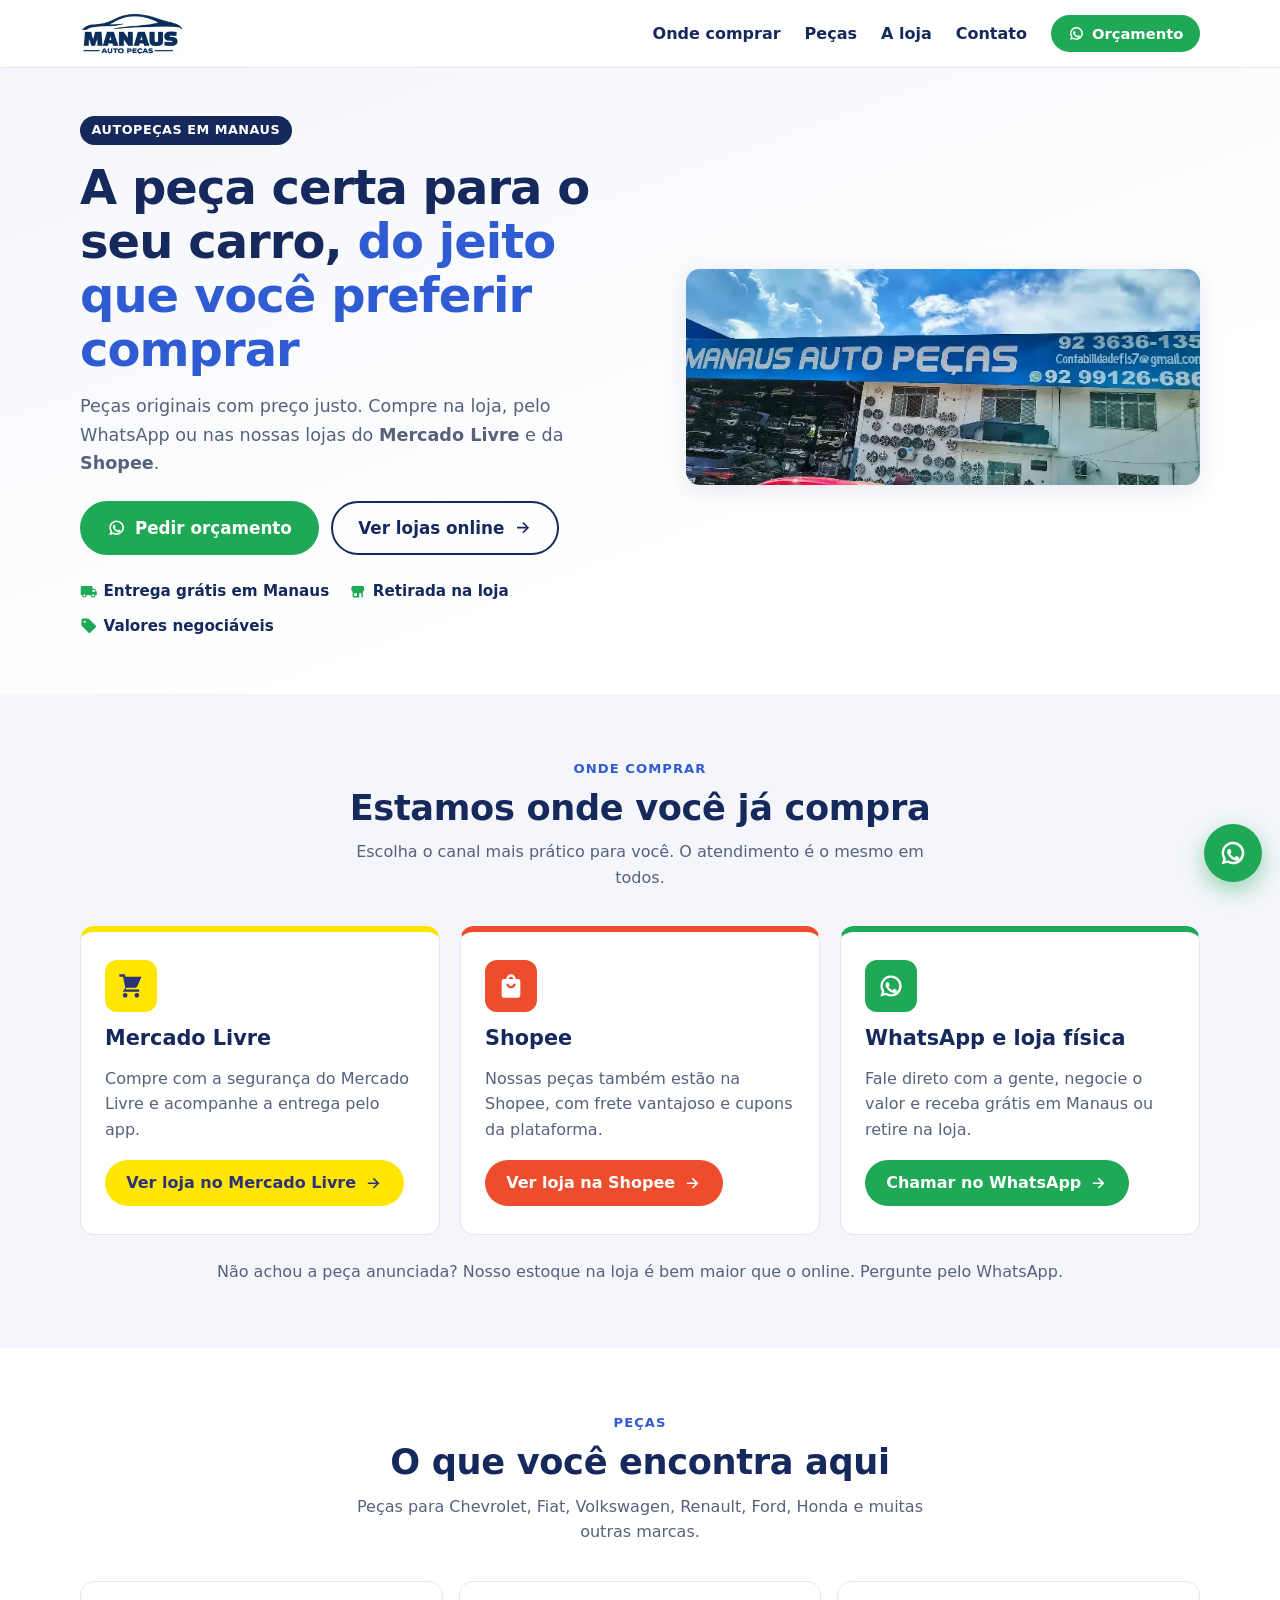
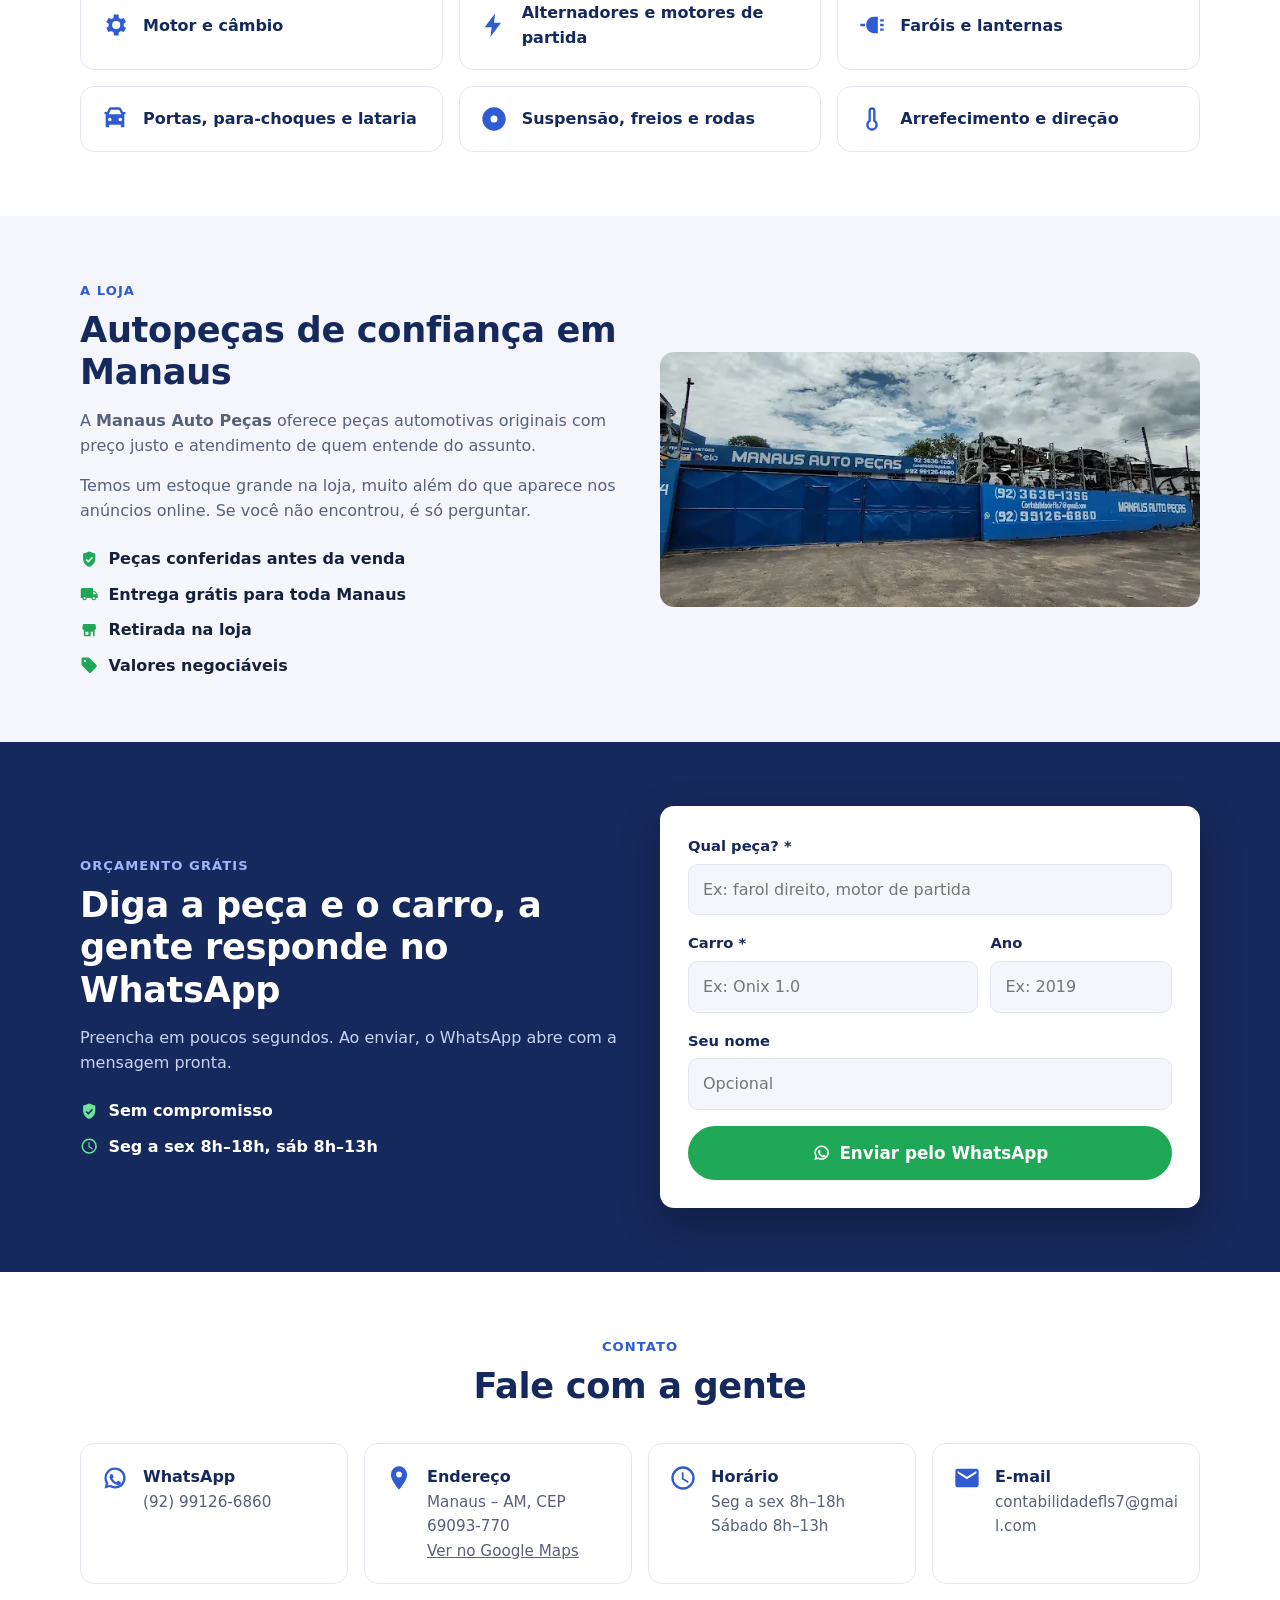
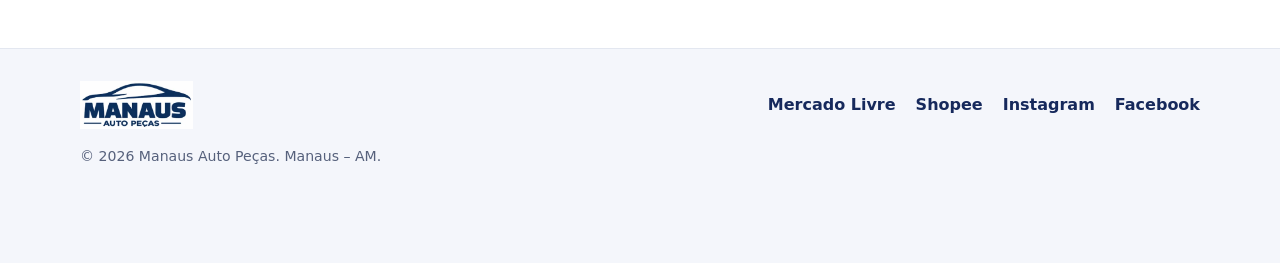
==== index.html @ 9889fc29 "Site mais leve e seção Onde comprar (Mercado Livre e Shopee) Co-Authored-By: Claude Opus 5.5 <norepl" ====
<!DOCTYPE html>
<html lang="pt-BR">
<head>
  <meta charset="UTF-8">
  <meta name="viewport" content="width=device-width, initial-scale=1">
  <title>Manaus Auto Peças | Autopeças em Manaus, Mercado Livre e Shopee</title>
  <meta name="description" content="Manaus Auto Peças: peças originais para carros em Manaus. Entrega grátis em Manaus, retirada na loja e compra também pelo Mercado Livre e pela Shopee.">
  <meta name="theme-color" content="#16295c">
  <meta property="og:title" content="Manaus Auto Peças">
  <meta property="og:description" content="Peças originais para seu carro. Compre na loja, pelo WhatsApp, no Mercado Livre ou na Shopee.">
  <meta property="og:image" content="img/loja-1.webp">
  <link rel="icon" href="img/logo.webp" type="image/webp">
  <link rel="preload" href="img/logo.webp" as="image">
  <link rel="stylesheet" href="css/style.css">
</head>
<body>

  <!-- Ícones SVG (um arquivo só, sem biblioteca externa) -->
  <svg width="0" height="0" style="position:absolute" aria-hidden="true">
    <defs>
      <symbol id="i-chat" viewBox="0 0 24 24"><path d="M12 3a9 9 0 0 0-7.8 13.5L3 21l4.6-1.2A9 9 0 1 0 12 3Zm0 2a7 7 0 1 1-3.6 13l-.4-.2-2.2.6.6-2.1-.3-.4A7 7 0 0 1 12 5Zm-3 3.5c-.3 0-.7.1-.9.5-.3.4-.8 1.1-.8 2.2s.8 2.3 1 2.5c.1.1 1.6 2.6 4 3.6 2 .8 2.4.6 2.9.6.5-.1 1.4-.6 1.6-1.2.2-.6.2-1.1.1-1.2l-.4-.3-1.6-.8c-.2-.1-.4-.1-.6.1l-.7.9c-.1.2-.3.2-.5.1-.3-.1-1-.4-1.9-1.2-.7-.6-1.2-1.4-1.3-1.6-.1-.3 0-.4.1-.5l.4-.5.3-.4v-.4l-.7-1.8c-.2-.4-.4-.4-.6-.4H9Z"/></symbol>
      <symbol id="i-phone" viewBox="0 0 24 24"><path d="M6.6 10.8a15.1 15.1 0 0 0 6.6 6.6l2.2-2.2c.3-.3.7-.4 1-.2 1.1.4 2.3.6 3.6.6.6 0 1 .4 1 1V20c0 .6-.4 1-1 1A17 17 0 0 1 3 4c0-.6.4-1 1-1h3.5c.6 0 1 .4 1 1 0 1.3.2 2.5.6 3.6.1.3 0 .7-.2 1l-2.3 2.2Z"/></symbol>
      <symbol id="i-pin" viewBox="0 0 24 24"><path d="M12 2a7 7 0 0 0-7 7c0 5.2 7 13 7 13s7-7.8 7-13a7 7 0 0 0-7-7Zm0 9.5a2.5 2.5 0 1 1 0-5 2.5 2.5 0 0 1 0 5Z"/></symbol>
      <symbol id="i-clock" viewBox="0 0 24 24"><path d="M12 2a10 10 0 1 0 0 20 10 10 0 0 0 0-20Zm0 18a8 8 0 1 1 0-16 8 8 0 0 1 0 16Zm.5-13H11v6l5.2 3.2.8-1.3-4.5-2.7V7Z"/></symbol>
      <symbol id="i-mail" viewBox="0 0 24 24"><path d="M20 4H4a2 2 0 0 0-2 2v12c0 1.1.9 2 2 2h16a2 2 0 0 0 2-2V6a2 2 0 0 0-2-2Zm0 4-8 5-8-5V6l8 5 8-5v2Z"/></symbol>
      <symbol id="i-truck" viewBox="0 0 24 24"><path d="M20 8h-3V4H3a2 2 0 0 0-2 2v11h2a3 3 0 0 0 6 0h6a3 3 0 0 0 6 0h2v-5l-3-4ZM6 18.5a1.5 1.5 0 1 1 0-3 1.5 1.5 0 0 1 0 3Zm13.5-9 2 2.5H17V9.5h2.5ZM18 18.5a1.5 1.5 0 1 1 0-3 1.5 1.5 0 0 1 0 3Z"/></symbol>
      <symbol id="i-store" viewBox="0 0 24 24"><path d="M4 4h16l1 5a3 3 0 0 1-2 2.8V20H5v-8.2A3 3 0 0 1 3 9l1-5Zm3 10v4h4v-4H7Zm7 0v6h3v-6h-3Z"/></symbol>
      <symbol id="i-tag" viewBox="0 0 24 24"><path d="m21.4 11.6-9-9A2 2 0 0 0 11 2H4a2 2 0 0 0-2 2v7c0 .6.2 1.1.6 1.4l9 9a2 2 0 0 0 2.8 0l7-7a2 2 0 0 0 0-2.8ZM6.5 8a1.5 1.5 0 1 1 0-3 1.5 1.5 0 0 1 0 3Z"/></symbol>
      <symbol id="i-shield" viewBox="0 0 24 24"><path d="M12 2 4 5v6c0 5 3.4 9.7 8 11 4.6-1.3 8-6 8-11V5l-8-3Zm-1.2 14.5-3.5-3.5 1.4-1.4 2.1 2.1 4.8-4.8 1.4 1.4-6.2 6.2Z"/></symbol>
      <symbol id="i-bag" viewBox="0 0 24 24"><path d="M18 6h-2a4 4 0 0 0-8 0H6a2 2 0 0 0-2 2v12c0 1.1.9 2 2 2h12a2 2 0 0 0 2-2V8a2 2 0 0 0-2-2Zm-6-2a2 2 0 0 1 2 2h-4a2 2 0 0 1 2-2Zm0 10a4 4 0 0 1-4-4h2a2 2 0 0 0 4 0h2a4 4 0 0 1-4 4Z"/></symbol>
      <symbol id="i-cart" viewBox="0 0 24 24"><path d="M7 18a2 2 0 1 0 0 4 2 2 0 0 0 0-4Zm10 0a2 2 0 1 0 0 4 2 2 0 0 0 0-4ZM5.2 4H2V2h4.5l.9 2H21l-3.6 8.2a2 2 0 0 1-1.8 1.3H8.1l-.9 1.5H19v2H5l2.1-3.6L5.2 4Z"/></symbol>
      <symbol id="i-gear" viewBox="0 0 24 24"><path d="M19.4 13a7.5 7.5 0 0 0 0-2l2.1-1.6-2-3.5-2.5 1a7.4 7.4 0 0 0-1.7-1L15 3h-4l-.3 2.9a7.4 7.4 0 0 0-1.7 1l-2.5-1-2 3.5L6.6 11a7.5 7.5 0 0 0 0 2l-2.1 1.6 2 3.5 2.5-1c.5.4 1.1.7 1.7 1L11 21h4l.3-2.9c.6-.3 1.2-.6 1.7-1l2.5 1 2-3.5-2.1-1.6ZM13 15.5a3.5 3.5 0 1 1 0-7 3.5 3.5 0 0 1 0 7Z"/></symbol>
      <symbol id="i-bolt" viewBox="0 0 24 24"><path d="M13 2 4 14h6l-1 8 9-12h-6l1-8Z"/></symbol>
      <symbol id="i-disc" viewBox="0 0 24 24"><path d="M12 2a10 10 0 1 0 0 20 10 10 0 0 0 0-20Zm0 13a3 3 0 1 1 0-6 3 3 0 0 1 0 6Z"/></symbol>
      <symbol id="i-car" viewBox="0 0 24 24"><path d="m18.9 6-1.6-2.7A2 2 0 0 0 15.6 2H8.4a2 2 0 0 0-1.7 1L5.1 6H3v2h1.3L4 9v10h3v-2h10v2h3V9l-.3-1H21V6h-2.1ZM8.4 4h7.2l1.8 4H6.6l1.8-4ZM7.5 14a1.5 1.5 0 1 1 0-3 1.5 1.5 0 0 1 0 3Zm9 0a1.5 1.5 0 1 1 0-3 1.5 1.5 0 0 1 0 3Z"/></symbol>
      <symbol id="i-light" viewBox="0 0 24 24"><path d="M14 5c-4 0-7 3-7 7s3 7 7 7h3V5h-3Zm5 2h3v2h-3V7Zm0 4h3v2h-3v-2Zm0 4h3v2h-3v-2ZM2 11h4v2H2v-2Z"/></symbol>
      <symbol id="i-temp" viewBox="0 0 24 24"><path d="M15 13V5a3 3 0 0 0-6 0v8a5 5 0 1 0 6 0Zm-3 7a3 3 0 0 1-1-5.8V5a1 1 0 0 1 2 0v9.2A3 3 0 0 1 12 20Z"/></symbol>
      <symbol id="i-arrow" viewBox="0 0 24 24"><path d="M5 11h11.2l-4.6-4.6L13 5l7 7-7 7-1.4-1.4 4.6-4.6H5v-2Z"/></symbol>
      <symbol id="i-menu" viewBox="0 0 24 24"><path d="M3 6h18v2H3V6Zm0 5h18v2H3v-2Zm0 5h18v2H3v-2Z"/></symbol>
      <symbol id="i-close" viewBox="0 0 24 24"><path d="m6.4 5 5.6 5.6L17.6 5 19 6.4 13.4 12l5.6 5.6-1.4 1.4-5.6-5.6L6.4 19 5 17.6l5.6-5.6L5 6.4 6.4 5Z"/></symbol>
    </defs>
  </svg>

  <!-- CABEÇALHO -->
  <header class="header" id="header">
    <div class="container header__inner">
      <a href="#inicio" class="header__logo" aria-label="Manaus Auto Peças - início">
        <img src="img/logo.webp" alt="Manaus Auto Peças" width="360" height="153">
      </a>
      <nav class="nav" id="nav" aria-label="Menu principal">
        <a href="#onde-comprar">Onde comprar</a>
        <a href="#produtos">Peças</a>
        <a href="#sobre">A loja</a>
        <a href="#contato">Contato</a>
        <a href="#orcamento" class="btn btn--wa btn--sm"><svg class="ic"><use href="#i-chat"/></svg> Orçamento</a>
      </nav>
      <button class="menu-btn" id="menu-btn" aria-label="Abrir menu" aria-expanded="false" aria-controls="nav">
        <svg class="ic ic--lg"><use href="#i-menu"/></svg>
      </button>
    </div>
  </header>

  <main>
    <!-- HERO -->
    <section class="hero" id="inicio">
      <div class="container hero__inner">
        <div class="hero__text">
          <span class="pill">Autopeças em Manaus</span>
          <h1>A peça certa para o seu carro, <span>do jeito que você preferir comprar</span></h1>
          <p>Peças originais com preço justo. Compre na loja, pelo WhatsApp ou nas nossas lojas do <strong>Mercado Livre</strong> e da <strong>Shopee</strong>.</p>
          <div class="hero__actions">
            <a href="#orcamento" class="btn btn--wa btn--lg"><svg class="ic"><use href="#i-chat"/></svg> Pedir orçamento</a>
            <a href="#onde-comprar" class="btn btn--ghost btn--lg">Ver lojas online <svg class="ic"><use href="#i-arrow"/></svg></a>
          </div>
          <ul class="hero__perks">
            <li><svg class="ic"><use href="#i-truck"/></svg> Entrega grátis em Manaus</li>
            <li><svg class="ic"><use href="#i-store"/></svg> Retirada na loja</li>
            <li><svg class="ic"><use href="#i-tag"/></svg> Valores negociáveis</li>
          </ul>
        </div>
        <figure class="hero__img">
          <img src="img/loja-1.webp" alt="Fachada da Manaus Auto Peças" width="671" height="282" fetchpriority="high">
        </figure>
      </div>
    </section>

    <!-- ONDE COMPRAR -->
    <section class="section section--soft" id="onde-comprar">
      <div class="container">
        <header class="section__head">
          <span class="eyebrow">Onde comprar</span>
          <h2>Estamos onde você já compra</h2>
          <p>Escolha o canal mais prático para você. O atendimento é o mesmo em todos.</p>
        </header>

        <!-- Links das lojas: troque os endereços em js/script.js (objeto LINKS) -->
        <div class="channels">
          <article class="channel channel--ml">
            <div class="channel__icon"><svg class="ic ic--lg"><use href="#i-cart"/></svg></div>
            <h3>Mercado Livre</h3>
            <p>Compre com a segurança do Mercado Livre e acompanhe a entrega pelo app.</p>
            <a href="#orcamento" class="btn btn--ml" data-link="mercadolivre" target="_blank" rel="noopener">Ver loja no Mercado Livre <svg class="ic"><use href="#i-arrow"/></svg></a>
          </article>
          <article class="channel channel--shopee">
            <div class="channel__icon"><svg class="ic ic--lg"><use href="#i-bag"/></svg></div>
            <h3>Shopee</h3>
            <p>Nossas peças também estão na Shopee, com frete vantajoso e cupons da plataforma.</p>
            <a href="#orcamento" class="btn btn--shopee" data-link="shopee" target="_blank" rel="noopener">Ver loja na Shopee <svg class="ic"><use href="#i-arrow"/></svg></a>
          </article>
          <article class="channel channel--wa">
            <div class="channel__icon"><svg class="ic ic--lg"><use href="#i-chat"/></svg></div>
            <h3>WhatsApp e loja física</h3>
            <p>Fale direto com a gente, negocie o valor e receba grátis em Manaus ou retire na loja.</p>
            <a href="https://wa.me/5592991266860?text=Ol%C3%A1!%20Gostaria%20de%20um%20or%C3%A7amento%20de%20pe%C3%A7as." class="btn btn--wa" target="_blank" rel="noopener">Chamar no WhatsApp <svg class="ic"><use href="#i-arrow"/></svg></a>
          </article>
        </div>
        <p class="channels__note">Não achou a peça anunciada? Nosso estoque na loja é bem maior que o online. Pergunte pelo WhatsApp.</p>
      </div>
    </section>

    <!-- PEÇAS -->
    <section class="section" id="produtos">
      <div class="container">
        <header class="section__head">
          <span class="eyebrow">Peças</span>
          <h2>O que você encontra aqui</h2>
          <p>Peças para Chevrolet, Fiat, Volkswagen, Renault, Ford, Honda e muitas outras marcas.</p>
        </header>
        <div class="cats">
          <a href="#orcamento" class="cat" data-peca="Motor e câmbio"><svg class="ic ic--lg"><use href="#i-gear"/></svg><span>Motor e câmbio</span></a>
          <a href="#orcamento" class="cat" data-peca="Alternador / motor de partida"><svg class="ic ic--lg"><use href="#i-bolt"/></svg><span>Alternadores e motores de partida</span></a>
          <a href="#orcamento" class="cat" data-peca="Farol / lanterna"><svg class="ic ic--lg"><use href="#i-light"/></svg><span>Faróis e lanternas</span></a>
          <a href="#orcamento" class="cat" data-peca="Lataria (porta, para-choque, tampa)"><svg class="ic ic--lg"><use href="#i-car"/></svg><span>Portas, para-choques e lataria</span></a>
          <a href="#orcamento" class="cat" data-peca="Suspensão / freio"><svg class="ic ic--lg"><use href="#i-disc"/></svg><span>Suspensão, freios e rodas</span></a>
          <a href="#orcamento" class="cat" data-peca="Arrefecimento"><svg class="ic ic--lg"><use href="#i-temp"/></svg><span>Arrefecimento e direção</span></a>
        </div>
      </div>
    </section>

    <!-- A LOJA -->
    <section class="section section--soft" id="sobre">
      <div class="container about">
        <div class="about__text">
          <span class="eyebrow">A loja</span>
          <h2>Autopeças de confiança em Manaus</h2>
          <p>A <strong>Manaus Auto Peças</strong> oferece peças automotivas originais com preço justo e atendimento de quem entende do assunto.</p>
          <p>Temos um estoque grande na loja, muito além do que aparece nos anúncios online. Se você não encontrou, é só perguntar.</p>
          <ul class="checks">
            <li><svg class="ic"><use href="#i-shield"/></svg> Peças conferidas antes da venda</li>
            <li><svg class="ic"><use href="#i-truck"/></svg> Entrega grátis para toda Manaus</li>
            <li><svg class="ic"><use href="#i-store"/></svg> Retirada na loja</li>
            <li><svg class="ic"><use href="#i-tag"/></svg> Valores negociáveis</li>
          </ul>
        </div>
        <div class="about__imgs">
          <img src="img/loja-2.webp" alt="Outro ângulo da loja" width="671" height="317" loading="lazy">
        </div>
      </div>
    </section>

    <!-- ORÇAMENTO -->
    <section class="section section--dark" id="orcamento">
      <div class="container quote">
        <div class="quote__info">
          <span class="eyebrow eyebrow--light">Orçamento grátis</span>
          <h2>Diga a peça e o carro, a gente responde no WhatsApp</h2>
          <p>Preencha em poucos segundos. Ao enviar, o WhatsApp abre com a mensagem pronta.</p>
          <ul class="checks checks--light">
            <li><svg class="ic"><use href="#i-shield"/></svg> Sem compromisso</li>
            <li><svg class="ic"><use href="#i-clock"/></svg> Seg a sex 8h–18h, sáb 8h–13h</li>
          </ul>
        </div>
        <form class="form" id="quote-form" novalidate>
          <div class="field">
            <label for="f-peca">Qual peça? *</label>
            <input id="f-peca" name="peca" required placeholder="Ex: farol direito, motor de partida">
          </div>
          <div class="field-row">
            <div class="field">
              <label for="f-carro">Carro *</label>
              <input id="f-carro" name="carro" required placeholder="Ex: Onix 1.0">
            </div>
            <div class="field">
              <label for="f-ano">Ano</label>
              <input id="f-ano" name="ano" inputmode="numeric" maxlength="9" placeholder="Ex: 2019">
            </div>
          </div>
          <div class="field">
            <label for="f-nome">Seu nome</label>
            <input id="f-nome" name="nome" autocomplete="name" placeholder="Opcional">
          </div>
          <p class="form__error" id="form-error" role="alert" hidden>Informe a peça e o carro para continuar.</p>
          <button type="submit" class="btn btn--wa btn--lg btn--full"><svg class="ic"><use href="#i-chat"/></svg> Enviar pelo WhatsApp</button>
        </form>
      </div>
    </section>

    <!-- CONTATO -->
    <section class="section" id="contato">
      <div class="container">
        <header class="section__head">
          <span class="eyebrow">Contato</span>
          <h2>Fale com a gente</h2>
        </header>
        <div class="contacts">
          <a class="contact" href="https://wa.me/5592991266860" target="_blank" rel="noopener">
            <svg class="ic ic--lg"><use href="#i-chat"/></svg>
            <span><strong>WhatsApp</strong>(92) 99126-6860</span>
          </a>
          <a class="contact" href="https://www.google.com/maps/search/?api=1&amp;query=-3.0447422,-60.0143666"target="_blank" rel="noopener">
            <svg class="ic ic--lg"><use href="#i-pin"/></svg>
            <span><strong>Endereço</strong>Manaus – AM, CEP 69093-770<br><u>Ver no Google Maps</u></span>
          </a>
          <div class="contact">
            <svg class="ic ic--lg"><use href="#i-clock"/></svg>
            <span><strong>Horário</strong>Seg a sex 8h–18h<br>Sábado 8h–13h</span>
          </div>
          <a class="contact" href="mailto:contabilidadefls7@gmail.com">
            <svg class="ic ic--lg"><use href="#i-mail"/></svg>
            <span><strong>E-mail</strong>contabilidadefls7@gmail.com</span>
          </a>
        </div>
      </div>
    </section>
  </main>

  <footer class="footer">
    <div class="container footer__inner">
      <img src="img/logo.webp" alt="Manaus Auto Peças" width="180" height="77" loading="lazy" class="footer__logo">
      <nav class="footer__links" aria-label="Lojas e redes">
        <a href="#orcamento" data-link="mercadolivre" target="_blank" rel="noopener">Mercado Livre</a>
        <a href="#orcamento" data-link="shopee" target="_blank" rel="noopener">Shopee</a>
        <a href="https://www.instagram.com/manaus.auto/" target="_blank" rel="noopener">Instagram</a>
        <a href="https://www.facebook.com/p/Manaus-Auto-Pe%C3%A7as-61572547450888/" target="_blank" rel="noopener">Facebook</a>
      </nav>
      <p class="footer__copy">© <span id="year">2026</span> Manaus Auto Peças. Manaus – AM.</p>
    </div>
  </footer>

  <a class="float-wa" href="https://wa.me/5592991266860?text=Ol%C3%A1!%20Gostaria%20de%20um%20or%C3%A7amento%20de%20pe%C3%A7as." target="_blank" rel="noopener" aria-label="Falar no WhatsApp">
    <svg class="ic ic--lg"><use href="#i-chat"/></svg>
  </a>

  <script src="js/script.js" defer></script>
</body>
</html>
---- css/style.css ----
/* =========================================
   MANAUS AUTO PEÇAS – style.css
   Leve: sem fontes externas, sem bibliotecas
   ========================================= */

:root {
  --navy: #16295c;
  --navy-2: #22408f;
  --blue: #2f5bd3;
  --ink: #15203b;
  --muted: #56617c;
  --line: #e3e7f0;
  --soft: #f4f6fb;
  --white: #fff;
  --wa: #1fa855;
  --wa-dark: #178a45;
  --ml: #ffe600;
  --ml-ink: #2d3277;
  --shopee: #ee4d2d;
  --shopee-dark: #d23f20;
  --radius: 14px;
  --shadow: 0 6px 24px rgba(22, 41, 92, .10);
  --header-h: 68px;
  --font: system-ui, -apple-system, "Segoe UI", Roboto, "Helvetica Neue", Arial, sans-serif;
}

*, *::before, *::after { box-sizing: border-box; margin: 0; padding: 0; }
html { scroll-behavior: smooth; scroll-padding-top: calc(var(--header-h) + 8px); -webkit-text-size-adjust: 100%; }
body { font-family: var(--font); color: var(--ink); background: var(--white); line-height: 1.6; }
img { max-width: 100%; height: auto; display: block; }
a { color: inherit; text-decoration: none; }
ul { list-style: none; }
button, input { font: inherit; }
:focus-visible { outline: 3px solid var(--blue); outline-offset: 2px; }

@media (prefers-reduced-motion: reduce) {
  html { scroll-behavior: auto; }
  * { transition: none !important; }
}

.container { width: min(1120px, 100% - 32px); margin-inline: auto; }

.ic { width: 1.15em; height: 1.15em; fill: currentColor; flex-shrink: 0; vertical-align: -0.2em; }
.ic--lg { width: 28px; height: 28px; }

/* ---------- Botões ---------- */
.btn {
  display: inline-flex; align-items: center; justify-content: center; gap: .5em;
  padding: .7em 1.2em; border-radius: 999px; border: 2px solid transparent;
  font-weight: 700; line-height: 1.2; cursor: pointer; text-align: center;
  transition: background-color .2s, transform .2s, box-shadow .2s;
}
.btn:hover { transform: translateY(-1px); box-shadow: var(--shadow); }
.btn--sm { padding: .5em 1em; font-size: .92rem; }
.btn--lg { padding: .9em 1.5em; font-size: 1.05rem; }
.btn--full { width: 100%; }
.btn--wa { background: var(--wa); color: var(--white); }
.btn--wa:hover { background: var(--wa-dark); }
.btn--ghost { border-color: currentColor; color: var(--navy); background: transparent; }
.btn--ml { background: var(--ml); color: var(--ml-ink); }
.btn--shopee { background: var(--shopee); color: var(--white); }
.btn--shopee:hover { background: var(--shopee-dark); }

/* ---------- Cabeçalho ---------- */
.header {
  position: sticky; top: 0; z-index: 50; height: var(--header-h);
  background: rgba(255, 255, 255, .96); border-bottom: 1px solid var(--line);
}
.header__inner { height: 100%; display: flex; align-items: center; justify-content: space-between; gap: 16px; }
.header__logo img { height: 44px; width: auto; }
.nav { display: flex; align-items: center; gap: 24px; font-weight: 600; color: var(--navy); }
.nav > a:not(.btn):hover { color: var(--blue); }
.menu-btn { display: none; background: none; border: 0; color: var(--navy); padding: 8px; cursor: pointer; }

@media (max-width: 820px) {
  .menu-btn { display: inline-flex; }
  .nav {
    position: absolute; top: var(--header-h); left: 0; right: 0;
    flex-direction: column; align-items: stretch; gap: 0;
    background: var(--white); border-bottom: 1px solid var(--line); box-shadow: var(--shadow);
    padding: 8px 16px 16px; display: none;
  }
  .nav.open { display: flex; }
  .nav > a:not(.btn) { padding: 14px 4px; border-bottom: 1px solid var(--line); }
  .nav .btn { margin-top: 12px; }
}

/* ---------- Hero ---------- */
.hero { background: linear-gradient(160deg, var(--soft), var(--white) 70%); padding: 48px 0 56px; }
.hero__inner { display: grid; grid-template-columns: 1.1fr 1fr; gap: 40px; align-items: center; }
.pill {
  display: inline-block; background: var(--navy); color: var(--white);
  font-size: .8rem; font-weight: 700; letter-spacing: .04em; text-transform: uppercase;
  padding: .35em .9em; border-radius: 999px; margin-bottom: 16px;
}
.hero h1 { font-size: clamp(1.9rem, 4.2vw, 3rem); line-height: 1.12; color: var(--navy); letter-spacing: -.02em; }
.hero h1 span { color: var(--blue); }
.hero p { margin: 16px 0 24px; font-size: 1.1rem; color: var(--muted); max-width: 52ch; }
.hero__actions { display: flex; flex-wrap: wrap; gap: 12px; }
.hero__perks { display: flex; flex-wrap: wrap; gap: 10px 20px; margin-top: 24px; font-weight: 600; color: var(--navy); font-size: .95rem; }
.hero__perks li { display: flex; align-items: center; gap: 6px; }
.hero__perks .ic { color: var(--wa); }
.hero__img img { border-radius: var(--radius); box-shadow: var(--shadow); width: 100%; }

@media (max-width: 820px) {
  .hero { padding: 32px 0 40px; }
  .hero__inner { grid-template-columns: 1fr; gap: 28px; }
  .hero__actions .btn { flex: 1 1 100%; }
}

/* ---------- Seções ---------- */
.section { padding: 64px 0; }
.section--soft { background: var(--soft); }
.section--dark { background: var(--navy); color: var(--white); }
.section__head { text-align: center; max-width: 620px; margin: 0 auto 36px; }
.section h2 { font-size: clamp(1.6rem, 3vw, 2.2rem); line-height: 1.2; color: var(--navy); letter-spacing: -.01em; }
.section--dark h2 { color: var(--white); }
.section__head p { color: var(--muted); margin-top: 10px; }
.eyebrow { display: block; font-size: .82rem; font-weight: 800; letter-spacing: .08em; text-transform: uppercase; color: var(--blue); margin-bottom: 8px; }
.eyebrow--light { color: #9fb6ff; }

@media (max-width: 820px) { .section { padding: 48px 0; } }

/* ---------- Onde comprar ---------- */
.channels { display: grid; grid-template-columns: repeat(3, 1fr); gap: 20px; }
.channel {
  background: var(--white); border-radius: var(--radius); padding: 28px 24px;
  border: 1px solid var(--line); border-top: 6px solid; display: flex; flex-direction: column; gap: 10px;
}
.channel h3 { font-size: 1.3rem; color: var(--navy); }
.channel p { color: var(--muted); flex: 1; }
.channel .btn { align-self: flex-start; margin-top: 8px; }
.channel__icon { width: 52px; height: 52px; border-radius: 12px; display: grid; place-items: center; }
.channel--ml { border-top-color: var(--ml); }
.channel--ml .channel__icon { background: var(--ml); color: var(--ml-ink); }
.channel--shopee { border-top-color: var(--shopee); }
.channel--shopee .channel__icon { background: var(--shopee); color: var(--white); }
.channel--wa { border-top-color: var(--wa); }
.channel--wa .channel__icon { background: var(--wa); color: var(--white); }
.channels__note { text-align: center; margin-top: 24px; color: var(--muted); }

@media (max-width: 900px) {
  .channels { grid-template-columns: 1fr; }
  .channel .btn { align-self: stretch; }
}

/* ---------- Categorias ---------- */
.cats { display: grid; grid-template-columns: repeat(3, 1fr); gap: 16px; }
.cat {
  display: flex; align-items: center; gap: 14px; padding: 18px 20px;
  border: 1px solid var(--line); border-radius: var(--radius); background: var(--white);
  font-weight: 700; color: var(--navy); transition: border-color .2s, box-shadow .2s;
}
.cat .ic { color: var(--blue); }
.cat:hover { border-color: var(--blue); box-shadow: var(--shadow); }

@media (max-width: 820px) { .cats { grid-template-columns: 1fr 1fr; gap: 12px; } .cat { padding: 14px; font-size: .95rem; } }
@media (max-width: 420px) { .cats { grid-template-columns: 1fr; } }

/* ---------- A loja ---------- */
.about { display: grid; grid-template-columns: 1fr 1fr; gap: 40px; align-items: center; }
.about__text p { color: var(--muted); margin-top: 14px; }
.about__imgs { display: grid; gap: 14px; }
.about__imgs img { border-radius: var(--radius); width: 100%; }
.checks { display: grid; gap: 10px; margin-top: 22px; font-weight: 600; }
.checks li { display: flex; align-items: center; gap: 10px; }
.checks .ic { color: var(--wa); }
.checks--light .ic { color: #6fe39a; }

@media (max-width: 820px) { .about { grid-template-columns: 1fr; gap: 28px; } }

/* ---------- Orçamento ---------- */
.quote { display: grid; grid-template-columns: 1fr 1fr; gap: 40px; align-items: center; }
.quote__info p { color: #c9d4f2; margin-top: 14px; }
.form { background: var(--white); color: var(--ink); border-radius: var(--radius); padding: 28px; display: grid; gap: 16px; box-shadow: 0 16px 40px rgba(0, 0, 0, .25); }
.field { display: grid; gap: 6px; }
.field-row { display: grid; grid-template-columns: 1.6fr 1fr; gap: 12px; }
.field label { font-weight: 700; font-size: .92rem; color: var(--navy); }
.field input {
  width: 100%; padding: 12px 14px; border: 1.5px solid var(--line); border-radius: 10px;
  background: var(--soft); font-size: 1rem; color: var(--ink);
}
.field input:focus { outline: none; border-color: var(--blue); background: var(--white); }
.field input.error { border-color: #d93636; background: #fff5f5; }
.form__error { color: #c62828; font-weight: 600; font-size: .92rem; }

@media (max-width: 820px) { .quote { grid-template-columns: 1fr; gap: 28px; } .form { padding: 22px; } }

/* ---------- Contato ---------- */
.contacts { display: grid; grid-template-columns: repeat(4, 1fr); gap: 16px; }
.contact {
  display: flex; gap: 14px; align-items: flex-start; padding: 20px;
  border: 1px solid var(--line); border-radius: var(--radius); color: var(--muted); font-size: .95rem;
}
.contact strong { display: block; color: var(--navy); font-size: 1rem; }
.contact .ic { color: var(--blue); }
a.contact:hover { border-color: var(--blue); }
.contact span { overflow-wrap: anywhere; }

@media (max-width: 960px) { .contacts { grid-template-columns: 1fr 1fr; } }
@media (max-width: 520px) { .contacts { grid-template-columns: 1fr; } }

/* ---------- Rodapé ---------- */
.footer { background: var(--soft); border-top: 1px solid var(--line); padding: 32px 0 96px; }
.footer__inner { display: flex; flex-wrap: wrap; align-items: center; justify-content: space-between; gap: 16px; }
.footer__logo { height: 48px; width: auto; }
.footer__links { display: flex; flex-wrap: wrap; gap: 8px 20px; font-weight: 600; color: var(--navy); }
.footer__links a:hover { color: var(--blue); }
.footer__copy { width: 100%; color: var(--muted); font-size: .88rem; }

/* ---------- WhatsApp flutuante ---------- */
.float-wa {
  position: fixed; right: 18px; bottom: 18px; z-index: 60;
  width: 58px; height: 58px; border-radius: 50%; display: grid; place-items: center;
  background: var(--wa); color: var(--white); box-shadow: 0 8px 22px rgba(31, 168, 85, .45);
  transition: transform .2s;
}
.float-wa:hover { transform: scale(1.07); }
.float-wa .ic--lg { width: 30px; height: 30px; }
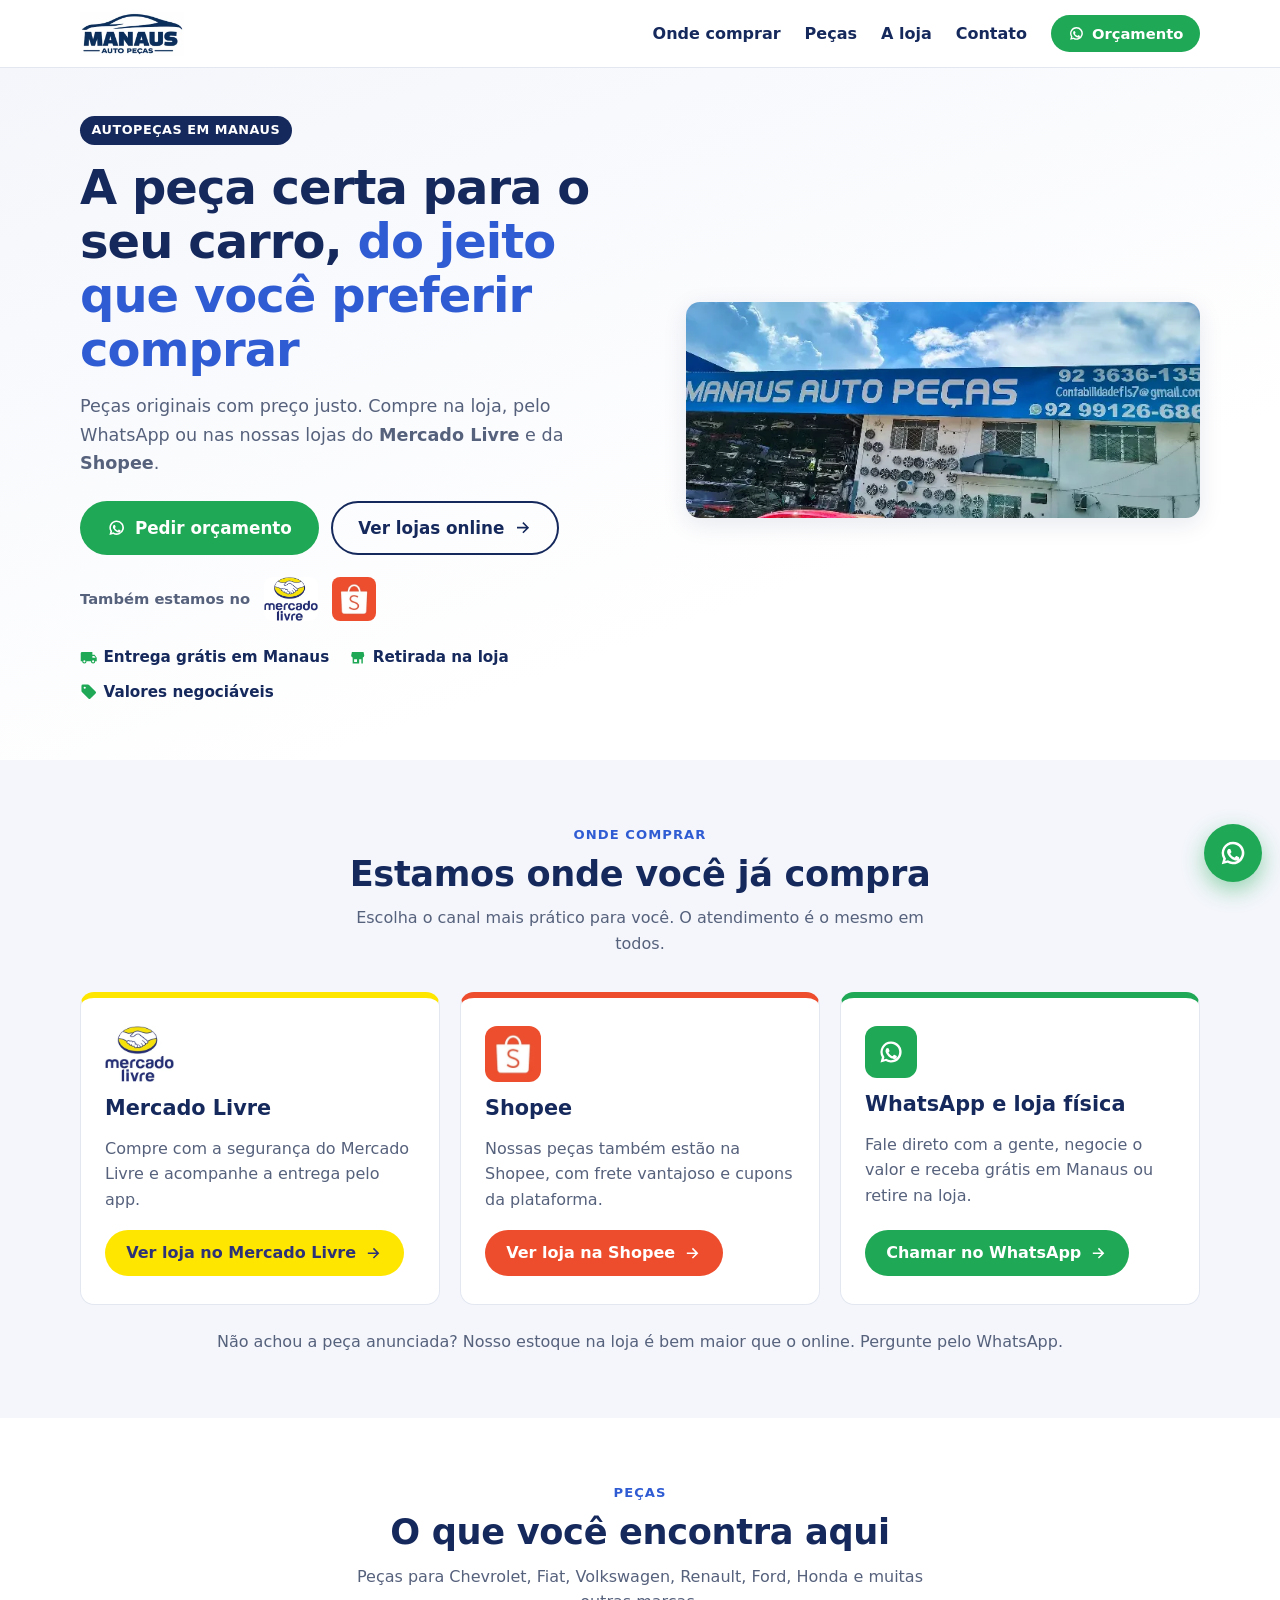
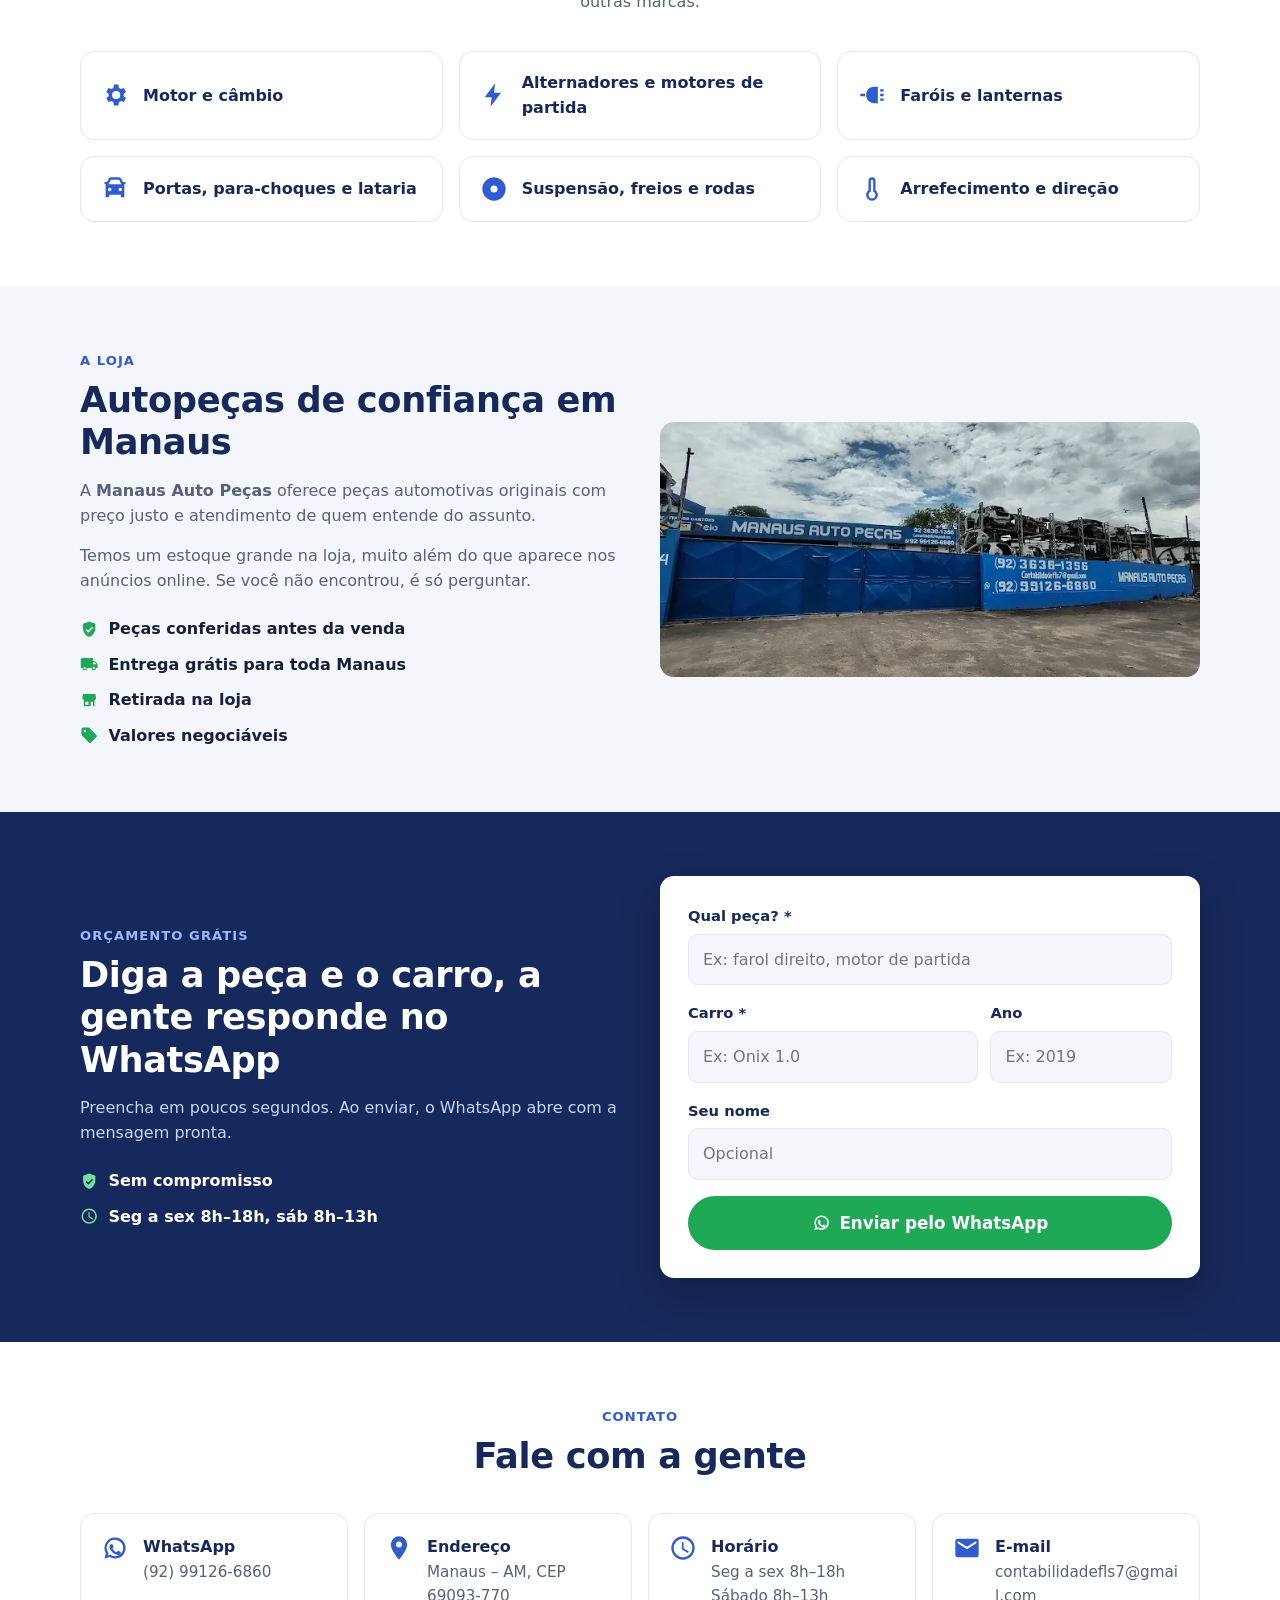
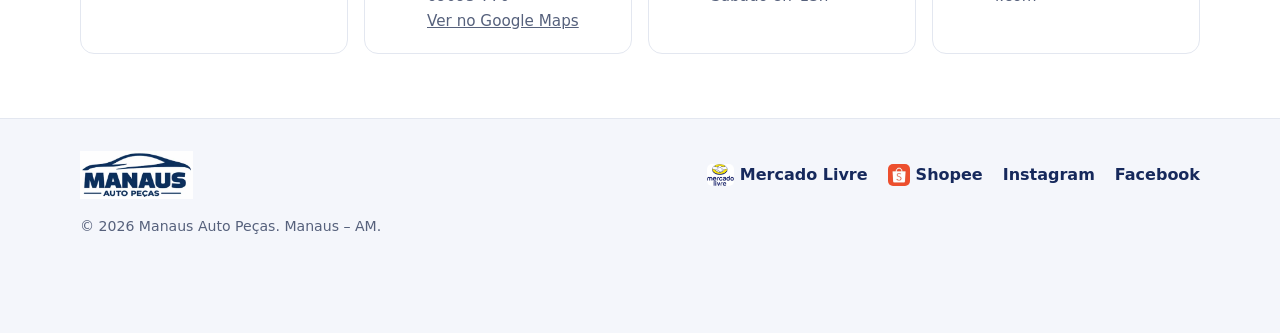
==== commit 2ae68b67: "Logos do Mercado Livre e da Shopee no site Co-Authored-By: Claude Opus 5.5 <noreply@anthropic.com> C" ====
--- a/index.html
+++ b/index.html
@@ -9,9 +9,11 @@
   <meta property="og:title" content="Manaus Auto Peças">
   <meta property="og:description" content="Peças originais para seu carro. Compre na loja, pelo WhatsApp, no Mercado Livre ou na Shopee.">
   <meta property="og:image" content="img/loja-1.webp">
-  <link rel="icon" href="img/logo.webp" type="image/webp">
+  <link rel="icon" href="favicon.ico" sizes="any">
+  <link rel="icon" href="img/favicon-48.png" type="image/png" sizes="48x48">
+  <link rel="apple-touch-icon" href="img/apple-touch-icon.png">
   <link rel="preload" href="img/logo.webp" as="image">
-  <link rel="stylesheet" href="css/style.css">
+  <link rel="stylesheet" href="css/style.css?v=3">
 </head>
 <body>
 
@@ -72,6 +74,11 @@
             <a href="#orcamento" class="btn btn--wa btn--lg"><svg class="ic"><use href="#i-chat"/></svg> Pedir orçamento</a>
             <a href="#onde-comprar" class="btn btn--ghost btn--lg">Ver lojas online <svg class="ic"><use href="#i-arrow"/></svg></a>
           </div>
+          <div class="hero__shops">
+            <span>Também estamos no</span>
+            <a href="#onde-comprar"><img src="img/mercadolivre.webp" alt="Mercado Livre" width="196" height="160"></a>
+            <a href="#onde-comprar"><img src="img/shopee.webp" alt="Shopee" width="128" height="128"></a>
+          </div>
           <ul class="hero__perks">
             <li><svg class="ic"><use href="#i-truck"/></svg> Entrega grátis em Manaus</li>
             <li><svg class="ic"><use href="#i-store"/></svg> Retirada na loja</li>
@@ -96,13 +103,13 @@
         <!-- Links das lojas: troque os endereços em js/script.js (objeto LINKS) -->
         <div class="channels">
           <article class="channel channel--ml">
-            <div class="channel__icon"><svg class="ic ic--lg"><use href="#i-cart"/></svg></div>
+            <img class="channel__logo channel__logo--ml" src="img/mercadolivre.webp" alt="Mercado Livre" width="196" height="160" loading="lazy">
             <h3>Mercado Livre</h3>
             <p>Compre com a segurança do Mercado Livre e acompanhe a entrega pelo app.</p>
             <a href="#orcamento" class="btn btn--ml" data-link="mercadolivre" target="_blank" rel="noopener">Ver loja no Mercado Livre <svg class="ic"><use href="#i-arrow"/></svg></a>
           </article>
           <article class="channel channel--shopee">
-            <div class="channel__icon"><svg class="ic ic--lg"><use href="#i-bag"/></svg></div>
+            <img class="channel__logo" src="img/shopee.webp" alt="Shopee" width="128" height="128" loading="lazy">
             <h3>Shopee</h3>
             <p>Nossas peças também estão na Shopee, com frete vantajoso e cupons da plataforma.</p>
             <a href="#orcamento" class="btn btn--shopee" data-link="shopee" target="_blank" rel="noopener">Ver loja na Shopee <svg class="ic"><use href="#i-arrow"/></svg></a>
@@ -228,8 +235,8 @@
     <div class="container footer__inner">
       <img src="img/logo.webp" alt="Manaus Auto Peças" width="180" height="77" loading="lazy" class="footer__logo">
       <nav class="footer__links" aria-label="Lojas e redes">
-        <a href="#orcamento" data-link="mercadolivre" target="_blank" rel="noopener">Mercado Livre</a>
-        <a href="#orcamento" data-link="shopee" target="_blank" rel="noopener">Shopee</a>
+        <a href="#orcamento" data-link="mercadolivre" target="_blank" rel="noopener" class="footer__shop"><img src="img/mercadolivre.webp" alt="" width="196" height="160" loading="lazy"> Mercado Livre</a>
+        <a href="#orcamento" data-link="shopee" target="_blank" rel="noopener" class="footer__shop"><img src="img/shopee.webp" alt="" width="128" height="128" loading="lazy"> Shopee</a>
         <a href="https://www.instagram.com/manaus.auto/" target="_blank" rel="noopener">Instagram</a>
         <a href="https://www.facebook.com/p/Manaus-Auto-Pe%C3%A7as-61572547450888/" target="_blank" rel="noopener">Facebook</a>
       </nav>
@@ -241,6 +248,6 @@
     <svg class="ic ic--lg"><use href="#i-chat"/></svg>
   </a>
 
-  <script src="js/script.js" defer></script>
+  <script src="js/script.js?v=3" defer></script>
 </body>
 </html>
--- a/css/style.css
+++ b/css/style.css
@@ -100,6 +100,8 @@
 .hero__perks { display: flex; flex-wrap: wrap; gap: 10px 20px; margin-top: 24px; font-weight: 600; color: var(--navy); font-size: .95rem; }
 .hero__perks li { display: flex; align-items: center; gap: 6px; }
 .hero__perks .ic { color: var(--wa); }
+.hero__shops { display: flex; align-items: center; gap: 14px; margin-top: 22px; color: var(--muted); font-size: .92rem; font-weight: 600; }
+.hero__shops img { height: 44px; width: auto; border-radius: 8px; }
 .hero__img img { border-radius: var(--radius); box-shadow: var(--shadow); width: 100%; }
 
 @media (max-width: 820px) {
@@ -131,6 +133,8 @@
 .channel p { color: var(--muted); flex: 1; }
 .channel .btn { align-self: flex-start; margin-top: 8px; }
 .channel__icon { width: 52px; height: 52px; border-radius: 12px; display: grid; place-items: center; }
+.channel__logo { height: 56px; width: auto; border-radius: 12px; align-self: flex-start; }
+.channel__logo--ml { border-radius: 0; }
 .channel--ml { border-top-color: var(--ml); }
 .channel--ml .channel__icon { background: var(--ml); color: var(--ml-ink); }
 .channel--shopee { border-top-color: var(--shopee); }
@@ -206,6 +210,8 @@
 .footer__logo { height: 48px; width: auto; }
 .footer__links { display: flex; flex-wrap: wrap; gap: 8px 20px; font-weight: 600; color: var(--navy); }
 .footer__links a:hover { color: var(--blue); }
+.footer__shop { display: inline-flex; align-items: center; gap: 6px; }
+.footer__shop img { height: 22px; width: auto; border-radius: 5px; }
 .footer__copy { width: 100%; color: var(--muted); font-size: .88rem; }
 
 /* ---------- WhatsApp flutuante ---------- */
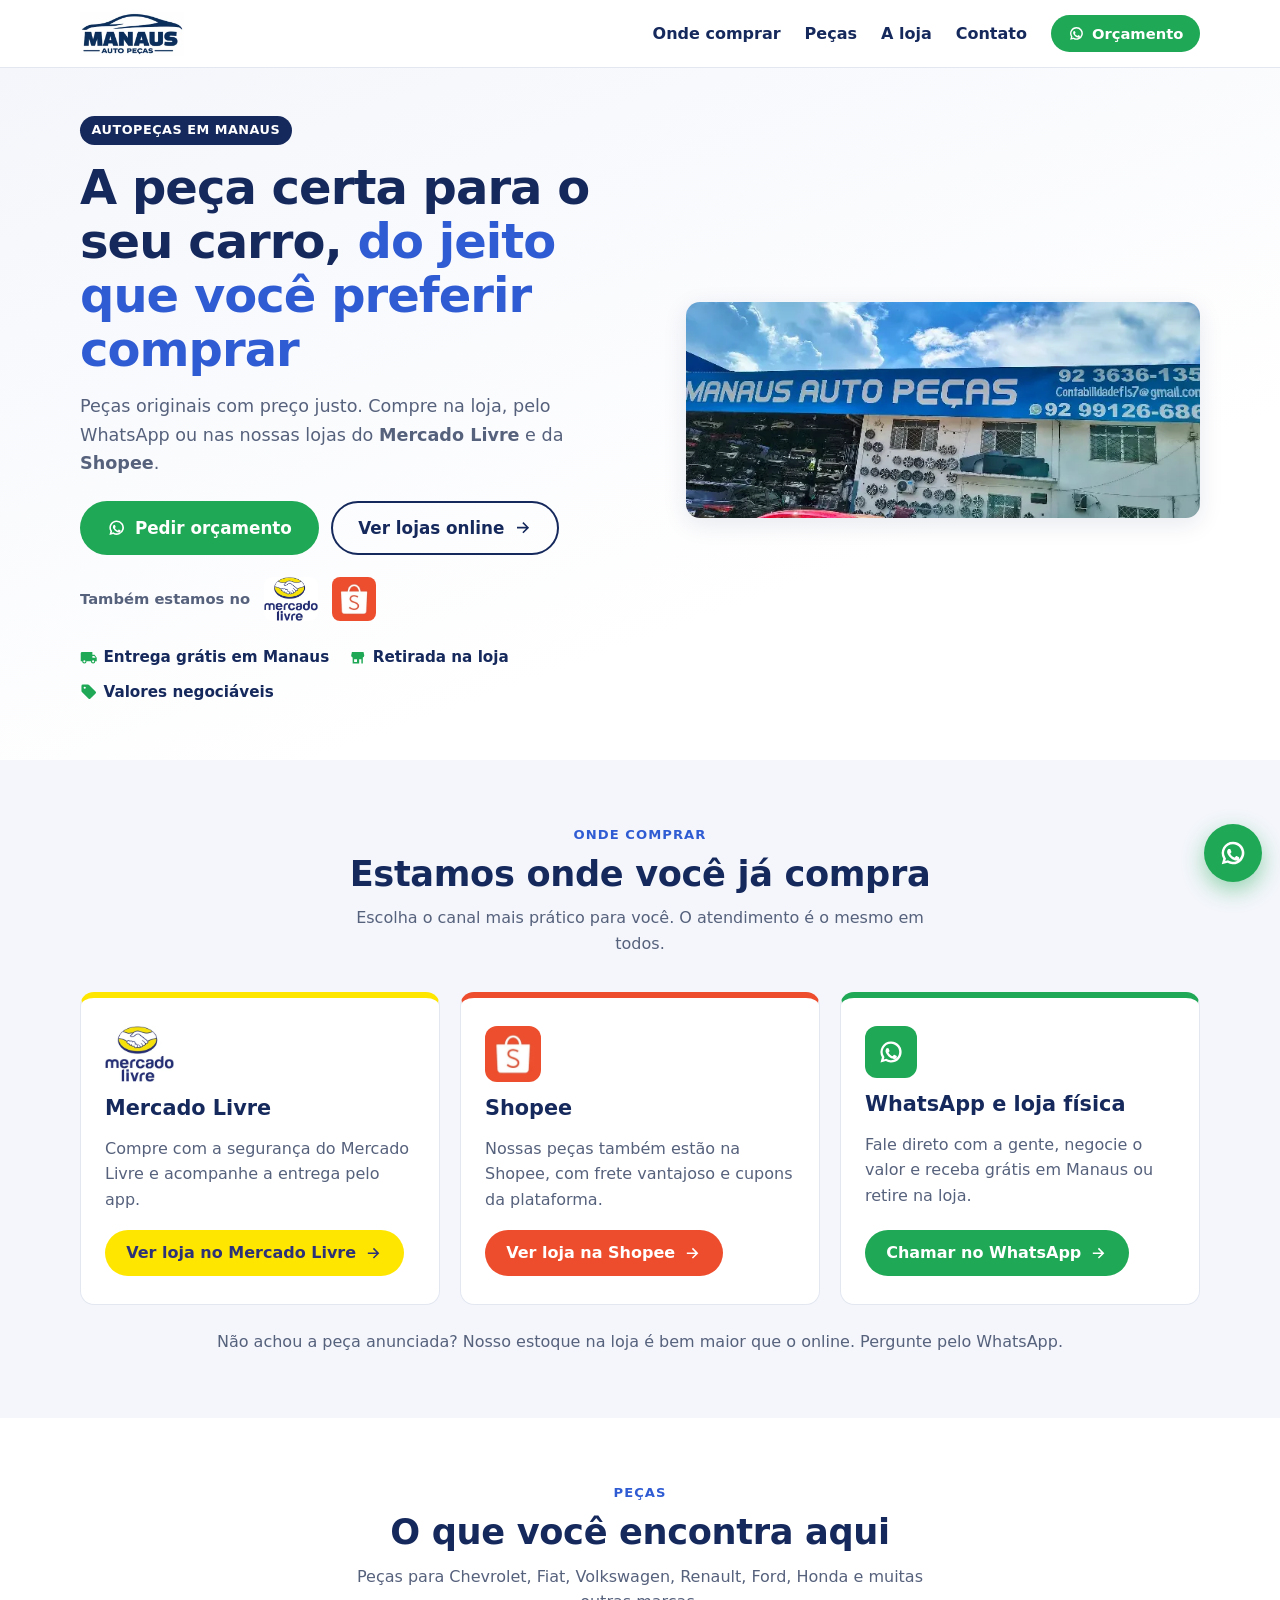
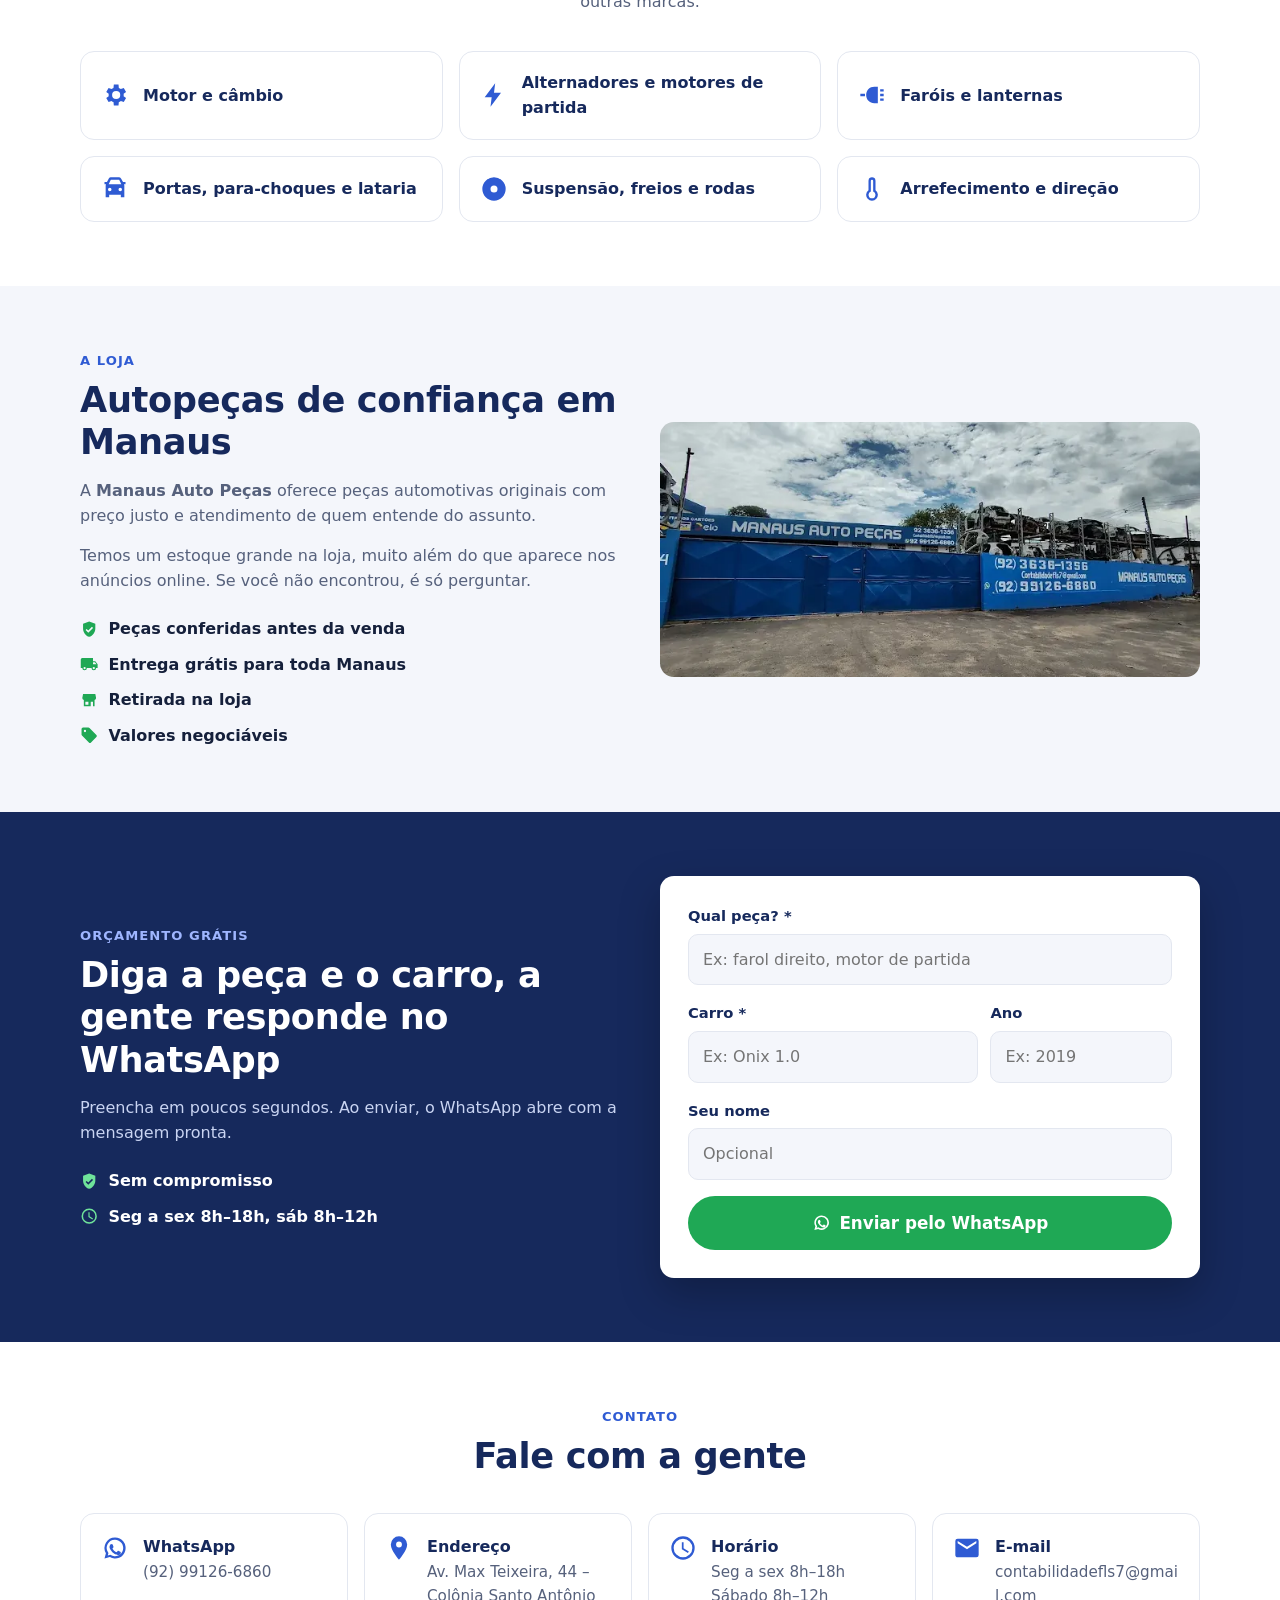
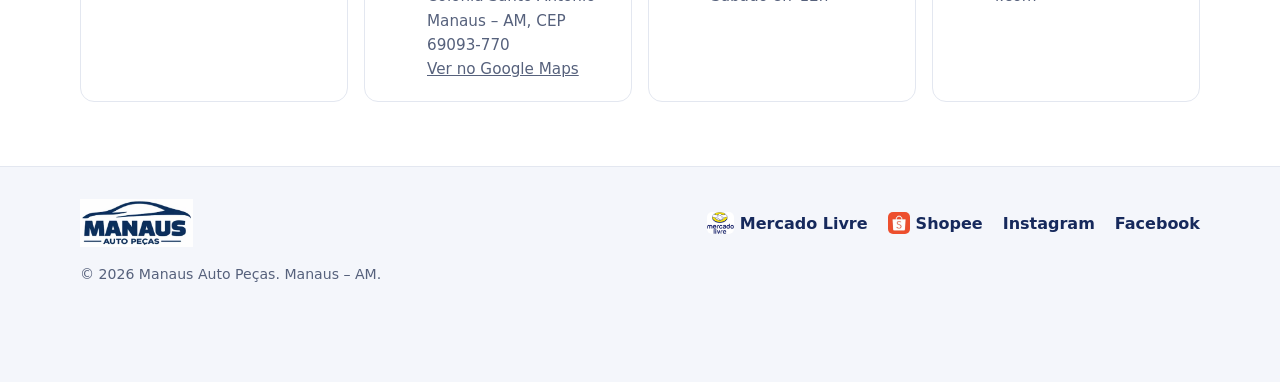
==== commit a9499199: "Ícone 192px para o Google, endereço completo e dados da loja para buscadores Co-Authored-By: Claude " ====
--- a/index.html
+++ b/index.html
@@ -8,12 +8,42 @@
   <meta name="theme-color" content="#16295c">
   <meta property="og:title" content="Manaus Auto Peças">
   <meta property="og:description" content="Peças originais para seu carro. Compre na loja, pelo WhatsApp, no Mercado Livre ou na Shopee.">
-  <meta property="og:image" content="img/loja-1.webp">
+  <meta property="og:image" content="https://manausautopecas.me/img/loja-1.webp">
   <link rel="icon" href="favicon.ico" sizes="any">
   <link rel="icon" href="img/favicon-48.png" type="image/png" sizes="48x48">
+  <link rel="icon" href="img/favicon-192.png" type="image/png" sizes="192x192">
   <link rel="apple-touch-icon" href="img/apple-touch-icon.png">
   <link rel="preload" href="img/logo.webp" as="image">
   <link rel="stylesheet" href="css/style.css?v=3">
+  <script type="application/ld+json">
+  {
+    "@context": "https://schema.org",
+    "@type": "AutoPartsStore",
+    "name": "Manaus Auto Peças",
+    "url": "https://manausautopecas.me/",
+    "logo": "https://manausautopecas.me/img/favicon-192.png",
+    "image": "https://manausautopecas.me/img/loja-1.webp",
+    "telephone": "+55-92-99126-6860",
+    "address": {
+      "@type": "PostalAddress",
+      "streetAddress": "Av. Max Teixeira, 44 - Colônia Santo Antônio",
+      "addressLocality": "Manaus",
+      "addressRegion": "AM",
+      "postalCode": "69093-770",
+      "addressCountry": "BR"
+    },
+    "openingHoursSpecification": [
+      {"@type": "OpeningHoursSpecification", "dayOfWeek": ["Monday","Tuesday","Wednesday","Thursday","Friday"], "opens": "08:00", "closes": "18:00"},
+      {"@type": "OpeningHoursSpecification", "dayOfWeek": "Saturday", "opens": "08:00", "closes": "12:00"}
+    ],
+    "sameAs": [
+      "https://www.instagram.com/manaus.auto/",
+      "https://www.facebook.com/p/Manaus-Auto-Pe%C3%A7as-61572547450888/",
+      "https://www.mercadolivre.com.br/pagina/manausauto",
+      "https://shopee.com.br/manausautopecas"
+    ]
+  }
+  </script>
 </head>
 <body>
 
@@ -174,7 +204,7 @@
           <p>Preencha em poucos segundos. Ao enviar, o WhatsApp abre com a mensagem pronta.</p>
           <ul class="checks checks--light">
             <li><svg class="ic"><use href="#i-shield"/></svg> Sem compromisso</li>
-            <li><svg class="ic"><use href="#i-clock"/></svg> Seg a sex 8h–18h, sáb 8h–13h</li>
+            <li><svg class="ic"><use href="#i-clock"/></svg> Seg a sex 8h–18h, sáb 8h–12h</li>
           </ul>
         </div>
         <form class="form" id="quote-form" novalidate>
@@ -216,11 +246,11 @@
           </a>
           <a class="contact" href="https://www.google.com/maps/search/?api=1&amp;query=-3.0447422,-60.0143666"target="_blank" rel="noopener">
             <svg class="ic ic--lg"><use href="#i-pin"/></svg>
-            <span><strong>Endereço</strong>Manaus – AM, CEP 69093-770<br><u>Ver no Google Maps</u></span>
+            <span><strong>Endereço</strong>Av. Max Teixeira, 44 – Colônia Santo Antônio<br>Manaus – AM, CEP 69093-770<br><u>Ver no Google Maps</u></span>
           </a>
           <div class="contact">
             <svg class="ic ic--lg"><use href="#i-clock"/></svg>
-            <span><strong>Horário</strong>Seg a sex 8h–18h<br>Sábado 8h–13h</span>
+            <span><strong>Horário</strong>Seg a sex 8h–18h<br>Sábado 8h–12h</span>
           </div>
           <a class="contact" href="mailto:contabilidadefls7@gmail.com">
             <svg class="ic ic--lg"><use href="#i-mail"/></svg>
@@ -248,6 +278,6 @@
     <svg class="ic ic--lg"><use href="#i-chat"/></svg>
   </a>
 
-  <script src="js/script.js?v=3" defer></script>
+  <script src="js/script.js?v=4" defer></script>
 </body>
 </html>
